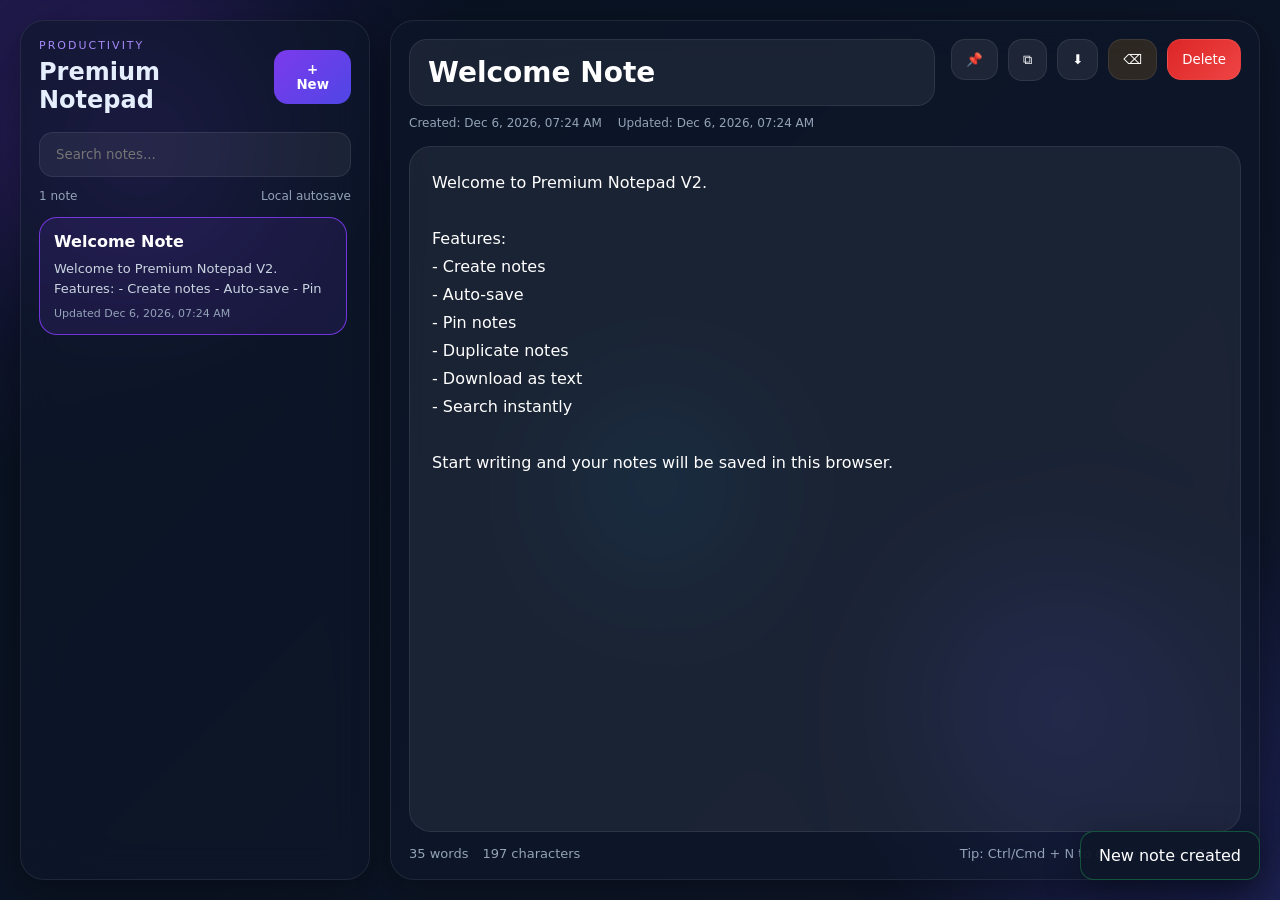
==== index.html @ ba05f434 "Add files via upload" ====
<!DOCTYPE html>
<html lang="en">
<head>
  <meta charset="UTF-8" />
  <meta name="viewport" content="width=device-width, initial-scale=1.0" />
  <title>Premium Notepad V2</title>
  <link rel="stylesheet" href="style.css" />
</head>
<body>
  <div class="bg-orb orb1"></div>
  <div class="bg-orb orb2"></div>
  <div class="bg-orb orb3"></div>

  <div class="app-shell">
    <aside class="sidebar glass">
      <div class="brand-row">
        <div>
          <p class="eyebrow">PRODUCTIVITY</p>
          <h1>Premium Notepad</h1>
        </div>
        <button id="newNoteBtn" class="primary-btn">+ New</button>
      </div>

      <div class="search-wrap">
        <input type="text" id="searchInput" placeholder="Search notes..." />
      </div>

      <div class="sidebar-meta">
        <span id="noteCount">0 notes</span>
        <span>Local autosave</span>
      </div>

      <div id="notesList" class="notes-list"></div>
    </aside>

    <main class="editor glass">
      <div class="editor-top">
        <div class="title-wrap">
          <input type="text" id="noteTitle" placeholder="Untitled note" maxlength="120" />
          <div class="date-row">
            <span id="createdAt">Created: --</span>
            <span id="updatedAt">Updated: --</span>
          </div>
        </div>

        <div class="action-row">
          <button id="pinNoteBtn" class="icon-btn" title="Pin note">📌</button>
          <button id="duplicateNoteBtn" class="icon-btn" title="Duplicate note">⧉</button>
          <button id="downloadNoteBtn" class="icon-btn" title="Download note">⬇</button>
          <button id="clearNoteBtn" class="icon-btn warn" title="Clear note">⌫</button>
          <button id="deleteNoteBtn" class="danger-btn" title="Delete note">Delete</button>
        </div>
      </div>

      <div class="editor-body">
        <textarea id="noteContent" placeholder="Start writing something beautiful..."></textarea>
      </div>

      <div class="editor-footer">
        <div class="stats">
          <span id="wordCount">0 words</span>
          <span id="charCount">0 characters</span>
        </div>
        <div class="status-wrap">
          <span class="shortcut-hint">Tip: Ctrl/Cmd + N to create a note</span>
          <span id="saveStatus">Ready</span>
        </div>
      </div>
    </main>
  </div>

  <div id="toast" class="toast">Saved successfully</div>

  <script src="script.js"></script>
</body>
</html>
---- style.css ----
:root {
  --bg-1: #07111f;
  --bg-2: #0f172a;
  --panel: rgba(15, 23, 42, 0.65);
  --panel-strong: rgba(15, 23, 42, 0.84);
  --border: rgba(255, 255, 255, 0.08);
  --text: #e5eefc;
  --muted: #94a3b8;
  --accent: #7c3aed;
  --accent-2: #4f46e5;
  --danger: #ef4444;
  --warn: #f59e0b;
  --success: #22c55e;
  --shadow: 0 10px 35px rgba(0, 0, 0, 0.35);
}

* {
  margin: 0;
  padding: 0;
  box-sizing: border-box;
  font-family: Inter, ui-sans-serif, system-ui, -apple-system, Segoe UI, Roboto, Arial, sans-serif;
}

body {
  min-height: 100vh;
  color: var(--text);
  background:
    radial-gradient(circle at top left, rgba(124, 58, 237, 0.20), transparent 30%),
    radial-gradient(circle at bottom right, rgba(79, 70, 229, 0.20), transparent 25%),
    linear-gradient(135deg, var(--bg-1), var(--bg-2));
  overflow: hidden;
}

.bg-orb {
  position: fixed;
  border-radius: 50%;
  filter: blur(70px);
  opacity: 0.35;
  z-index: 0;
}

.orb1 {
  width: 220px;
  height: 220px;
  background: #7c3aed;
  top: 5%;
  left: 3%;
}

.orb2 {
  width: 260px;
  height: 260px;
  background: #4f46e5;
  bottom: 8%;
  right: 8%;
}

.orb3 {
  width: 160px;
  height: 160px;
  background: #0ea5e9;
  top: 45%;
  left: 45%;
}

.app-shell {
  position: relative;
  z-index: 1;
  display: grid;
  grid-template-columns: 350px 1fr;
  gap: 20px;
  padding: 20px;
  height: 100vh;
}

.glass {
  background: var(--panel);
  border: 1px solid var(--border);
  backdrop-filter: blur(18px);
  box-shadow: var(--shadow);
  border-radius: 24px;
}

.sidebar {
  padding: 18px;
  display: flex;
  flex-direction: column;
  min-height: 0;
}

.brand-row {
  display: flex;
  align-items: center;
  justify-content: space-between;
  gap: 10px;
  margin-bottom: 18px;
}

.eyebrow {
  font-size: 11px;
  letter-spacing: 2px;
  color: #a78bfa;
  margin-bottom: 6px;
}

.brand-row h1 {
  font-size: 24px;
  font-weight: 700;
}

.primary-btn,
.danger-btn,
.icon-btn {
  border: none;
  cursor: pointer;
  transition: 0.2s ease;
}

.primary-btn {
  background: linear-gradient(135deg, var(--accent), var(--accent-2));
  color: white;
  padding: 12px 16px;
  border-radius: 14px;
  font-weight: 700;
}

.primary-btn:hover,
.danger-btn:hover,
.icon-btn:hover {
  transform: translateY(-1px);
  opacity: 0.95;
}

.search-wrap {
  margin-bottom: 12px;
}

.search-wrap input {
  width: 100%;
  padding: 14px 16px;
  border-radius: 14px;
  border: 1px solid var(--border);
  background: rgba(255,255,255,0.06);
  color: var(--text);
  outline: none;
}

.sidebar-meta {
  display: flex;
  justify-content: space-between;
  font-size: 12px;
  color: var(--muted);
  margin-bottom: 14px;
}

.notes-list {
  flex: 1;
  overflow-y: auto;
  padding-right: 4px;
}

.note-card {
  background: rgba(255,255,255,0.05);
  border: 1px solid transparent;
  padding: 14px;
  border-radius: 18px;
  margin-bottom: 12px;
  cursor: pointer;
  transition: all 0.2s ease;
}

.note-card:hover,
.note-card.active {
  border-color: rgba(124, 58, 237, 0.9);
  background: rgba(124, 58, 237, 0.12);
}

.note-card-top {
  display: flex;
  justify-content: space-between;
  align-items: center;
  gap: 8px;
  margin-bottom: 8px;
}

.note-card h3 {
  font-size: 16px;
  font-weight: 700;
  color: #fff;
  overflow: hidden;
  white-space: nowrap;
  text-overflow: ellipsis;
}

.pin-badge {
  font-size: 14px;
}

.note-preview {
  font-size: 13px;
  color: #cbd5e1;
  line-height: 1.5;
  height: 38px;
  overflow: hidden;
}

.note-date {
  margin-top: 10px;
  font-size: 11px;
  color: var(--muted);
}

.empty-state {
  text-align: center;
  padding: 30px 14px;
  color: var(--muted);
  border: 1px dashed var(--border);
  border-radius: 20px;
  background: rgba(255,255,255,0.03);
}

.editor {
  padding: 18px;
  display: flex;
  flex-direction: column;
  min-height: 0;
}

.editor-top {
  display: flex;
  justify-content: space-between;
  gap: 16px;
  margin-bottom: 16px;
}

.title-wrap {
  flex: 1;
  min-width: 0;
}

#noteTitle {
  width: 100%;
  padding: 16px 18px;
  font-size: 28px;
  font-weight: 700;
  color: white;
  background: rgba(255,255,255,0.06);
  border: 1px solid var(--border);
  border-radius: 18px;
  outline: none;
}

.date-row {
  display: flex;
  gap: 16px;
  flex-wrap: wrap;
  margin-top: 10px;
  color: var(--muted);
  font-size: 12px;
}

.action-row {
  display: flex;
  gap: 10px;
  align-items: flex-start;
  flex-wrap: wrap;
}

.icon-btn,
.danger-btn {
  padding: 12px 14px;
  border-radius: 14px;
  color: white;
  background: rgba(255,255,255,0.07);
  border: 1px solid var(--border);
}

.icon-btn.warn {
  background: rgba(245, 158, 11, 0.14);
}

.danger-btn {
  background: linear-gradient(135deg, #dc2626, #ef4444);
}

.editor-body {
  flex: 1;
  min-height: 0;
}

#noteContent {
  width: 100%;
  height: 100%;
  resize: none;
  border: 1px solid var(--border);
  border-radius: 22px;
  background: rgba(255,255,255,0.06);
  color: white;
  padding: 22px;
  font-size: 16px;
  line-height: 1.75;
  outline: none;
}

.editor-footer {
  margin-top: 14px;
  display: flex;
  justify-content: space-between;
  align-items: center;
  gap: 14px;
  flex-wrap: wrap;
}

.stats,
.status-wrap {
  display: flex;
  gap: 14px;
  color: var(--muted);
  font-size: 13px;
  flex-wrap: wrap;
}

#saveStatus {
  color: #c4b5fd;
  font-weight: 600;
}

.toast {
  position: fixed;
  right: 20px;
  bottom: 20px;
  background: rgba(15, 23, 42, 0.95);
  border: 1px solid rgba(34, 197, 94, 0.35);
  color: white;
  padding: 14px 18px;
  border-radius: 14px;
  box-shadow: var(--shadow);
  transform: translateY(120px);
  opacity: 0;
  transition: all 0.25s ease;
  z-index: 10;
}

.toast.show {
  transform: translateY(0);
  opacity: 1;
}

::-webkit-scrollbar {
  width: 10px;
}

::-webkit-scrollbar-thumb {
  background: rgba(255,255,255,0.12);
  border-radius: 20px;
}

@media (max-width: 1100px) {
  .app-shell {
    grid-template-columns: 1fr;
    grid-template-rows: 320px 1fr;
  }
}

@media (max-width: 700px) {
  body {
    overflow: auto;
  }

  .app-shell {
    height: auto;
    min-height: 100vh;
    padding: 12px;
    gap: 12px;
    grid-template-rows: auto auto;
  }

  .brand-row,
  .editor-top,
  .editor-footer {
    flex-direction: column;
    align-items: stretch;
  }

  .action-row {
    justify-content: stretch;
  }

  .action-row button {
    flex: 1;
  }

  #noteTitle {
    font-size: 22px;
  }

  #noteContent {
    min-height: 380px;
  }
}
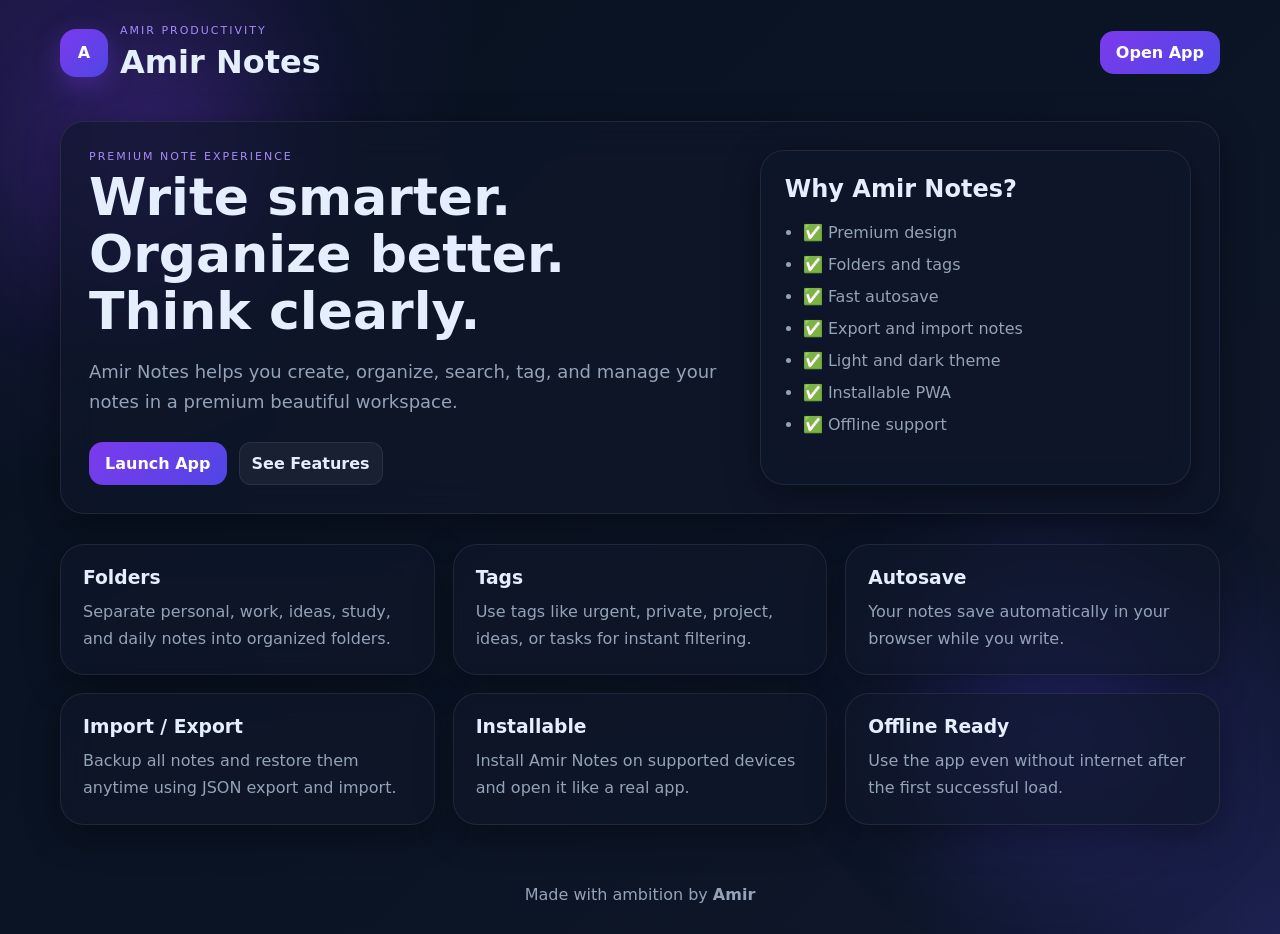
==== commit a718df62: "Add files via upload" ====
--- a/index.html
+++ b/index.html
@@ -3,74 +3,97 @@
 <head>
   <meta charset="UTF-8" />
   <meta name="viewport" content="width=device-width, initial-scale=1.0" />
-  <title>Premium Notepad V2</title>
+  <title>Amir Notes | Premium Notes App</title>
+  <meta name="description" content="Amir Notes is a premium stylish notes app with folders, tags, autosave and more." />
+  <meta name="theme-color" content="#7c3aed" />
+  <link rel="manifest" href="manifest.webmanifest" />
+  <link rel="icon" href="icon.svg" type="image/svg+xml" />
+  <link rel="apple-touch-icon" href="icon.svg" />
   <link rel="stylesheet" href="style.css" />
 </head>
-<body>
-  <div class="bg-orb orb1"></div>
-  <div class="bg-orb orb2"></div>
-  <div class="bg-orb orb3"></div>
+<body class="landing-body">
+  <div class="landing-bg orb1"></div>
+  <div class="landing-bg orb2"></div>
 
-  <div class="app-shell">
-    <aside class="sidebar glass">
-      <div class="brand-row">
-        <div>
-          <p class="eyebrow">PRODUCTIVITY</p>
-          <h1>Premium Notepad</h1>
-        </div>
-        <button id="newNoteBtn" class="primary-btn">+ New</button>
+  <header class="landing-header">
+    <div class="landing-logo">
+      <div class="logo-icon">A</div>
+      <div>
+        <p class="eyebrow">AMIR PRODUCTIVITY</p>
+        <h1>Amir Notes</h1>
       </div>
+    </div>
+    <a class="primary-btn" href="app.html">Open App</a>
+  </header>
 
-      <div class="search-wrap">
-        <input type="text" id="searchInput" placeholder="Search notes..." />
-      </div>
+  <main class="landing-main">
+    <section class="hero glass">
+      <div class="hero-text">
+        <p class="eyebrow">PREMIUM NOTE EXPERIENCE</p>
+        <h2>Write smarter. Organize better. Think clearly.</h2>
+        <p class="hero-desc">
+          Amir Notes helps you create, organize, search, tag, and manage your notes
+          in a premium beautiful workspace.
+        </p>
 
-      <div class="sidebar-meta">
-        <span id="noteCount">0 notes</span>
-        <span>Local autosave</span>
-      </div>
-
-      <div id="notesList" class="notes-list"></div>
-    </aside>
-
-    <main class="editor glass">
-      <div class="editor-top">
-        <div class="title-wrap">
-          <input type="text" id="noteTitle" placeholder="Untitled note" maxlength="120" />
-          <div class="date-row">
-            <span id="createdAt">Created: --</span>
-            <span id="updatedAt">Updated: --</span>
-          </div>
-        </div>
-
-        <div class="action-row">
-          <button id="pinNoteBtn" class="icon-btn" title="Pin note">📌</button>
-          <button id="duplicateNoteBtn" class="icon-btn" title="Duplicate note">⧉</button>
-          <button id="downloadNoteBtn" class="icon-btn" title="Download note">⬇</button>
-          <button id="clearNoteBtn" class="icon-btn warn" title="Clear note">⌫</button>
-          <button id="deleteNoteBtn" class="danger-btn" title="Delete note">Delete</button>
+        <div class="hero-actions">
+          <a class="primary-btn" href="app.html">Launch App</a>
+          <a class="tool-btn" href="#features">See Features</a>
         </div>
       </div>
 
-      <div class="editor-body">
-        <textarea id="noteContent" placeholder="Start writing something beautiful..."></textarea>
+      <div class="hero-card glass">
+        <h3>Why Amir Notes?</h3>
+        <ul>
+          <li>✅ Premium design</li>
+          <li>✅ Folders and tags</li>
+          <li>✅ Fast autosave</li>
+          <li>✅ Export and import notes</li>
+          <li>✅ Light and dark theme</li>
+          <li>✅ Installable PWA</li>
+          <li>✅ Offline support</li>
+        </ul>
       </div>
+    </section>
 
-      <div class="editor-footer">
-        <div class="stats">
-          <span id="wordCount">0 words</span>
-          <span id="charCount">0 characters</span>
-        </div>
-        <div class="status-wrap">
-          <span class="shortcut-hint">Tip: Ctrl/Cmd + N to create a note</span>
-          <span id="saveStatus">Ready</span>
-        </div>
+    <section id="features" class="features-section">
+      <div class="feature-card glass">
+        <h3>Folders</h3>
+        <p>Separate personal, work, ideas, study, and daily notes into organized folders.</p>
       </div>
-    </main>
-  </div>
+      <div class="feature-card glass">
+        <h3>Tags</h3>
+        <p>Use tags like urgent, private, project, ideas, or tasks for instant filtering.</p>
+      </div>
+      <div class="feature-card glass">
+        <h3>Autosave</h3>
+        <p>Your notes save automatically in your browser while you write.</p>
+      </div>
+      <div class="feature-card glass">
+        <h3>Import / Export</h3>
+        <p>Backup all notes and restore them anytime using JSON export and import.</p>
+      </div>
+      <div class="feature-card glass">
+        <h3>Installable</h3>
+        <p>Install Amir Notes on supported devices and open it like a real app.</p>
+      </div>
+      <div class="feature-card glass">
+        <h3>Offline Ready</h3>
+        <p>Use the app even without internet after the first successful load.</p>
+      </div>
+    </section>
+  </main>
 
-  <div id="toast" class="toast">Saved successfully</div>
+  <footer class="landing-footer">
+    <p>Made with ambition by <strong>Amir</strong></p>
+  </footer>
 
-  <script src="script.js"></script>
+  <script>
+    if ("serviceWorker" in navigator) {
+      window.addEventListener("load", () => {
+        navigator.serviceWorker.register("./sw.js");
+      });
+    }
+  </script>
 </body>
 </html>
--- a/style.css
+++ b/style.css
@@ -1,8 +1,7 @@
 :root {
   --bg-1: #07111f;
   --bg-2: #0f172a;
-  --panel: rgba(15, 23, 42, 0.65);
-  --panel-strong: rgba(15, 23, 42, 0.84);
+  --panel: rgba(15, 23, 42, 0.68);
   --border: rgba(255, 255, 255, 0.08);
   --text: #e5eefc;
   --muted: #94a3b8;
@@ -10,8 +9,25 @@
   --accent-2: #4f46e5;
   --danger: #ef4444;
   --warn: #f59e0b;
-  --success: #22c55e;
   --shadow: 0 10px 35px rgba(0, 0, 0, 0.35);
+  --card: rgba(255,255,255,0.05);
+  --input: rgba(255,255,255,0.06);
+}
+
+html[data-theme="light"] {
+  --bg-1: #eef4ff;
+  --bg-2: #dbeafe;
+  --panel: rgba(255, 255, 255, 0.7);
+  --border: rgba(15, 23, 42, 0.08);
+  --text: #0f172a;
+  --muted: #475569;
+  --accent: #7c3aed;
+  --accent-2: #2563eb;
+  --danger: #dc2626;
+  --warn: #d97706;
+  --shadow: 0 10px 30px rgba(15, 23, 42, 0.12);
+  --card: rgba(255,255,255,0.72);
+  --input: rgba(255,255,255,0.8);
 }
 
 * {
@@ -28,14 +44,13 @@
     radial-gradient(circle at top left, rgba(124, 58, 237, 0.20), transparent 30%),
     radial-gradient(circle at bottom right, rgba(79, 70, 229, 0.20), transparent 25%),
     linear-gradient(135deg, var(--bg-1), var(--bg-2));
-  overflow: hidden;
-}
-
-.bg-orb {
+}
+
+.bg-orb, .landing-bg {
   position: fixed;
   border-radius: 50%;
   filter: blur(70px);
-  opacity: 0.35;
+  opacity: 0.32;
   z-index: 0;
 }
 
@@ -63,16 +78,6 @@
   left: 45%;
 }
 
-.app-shell {
-  position: relative;
-  z-index: 1;
-  display: grid;
-  grid-template-columns: 350px 1fr;
-  gap: 20px;
-  padding: 20px;
-  height: 100vh;
-}
-
 .glass {
   background: var(--panel);
   border: 1px solid var(--border);
@@ -81,19 +86,30 @@
   border-radius: 24px;
 }
 
-.sidebar {
-  padding: 18px;
-  display: flex;
-  flex-direction: column;
-  min-height: 0;
-}
-
-.brand-row {
+.glass-lite {
+  background: var(--card);
+  border: 1px solid var(--border);
+  border-radius: 18px;
+  padding: 12px;
+  margin-bottom: 14px;
+}
+
+.logo-wrap, .landing-logo {
   display: flex;
   align-items: center;
-  justify-content: space-between;
-  gap: 10px;
-  margin-bottom: 18px;
+  gap: 12px;
+}
+
+.logo-icon {
+  width: 48px;
+  height: 48px;
+  border-radius: 16px;
+  display: grid;
+  place-items: center;
+  font-weight: 800;
+  color: white;
+  background: linear-gradient(135deg, var(--accent), var(--accent-2));
+  box-shadow: 0 8px 24px rgba(124, 58, 237, 0.35);
 }
 
 .eyebrow {
@@ -103,17 +119,15 @@
   margin-bottom: 6px;
 }
 
-.brand-row h1 {
-  font-size: 24px;
-  font-weight: 700;
-}
-
 .primary-btn,
 .danger-btn,
-.icon-btn {
+.icon-btn,
+.tool-btn,
+.mini-btn {
   border: none;
   cursor: pointer;
   transition: 0.2s ease;
+  text-decoration: none;
 }
 
 .primary-btn {
@@ -122,27 +136,139 @@
   padding: 12px 16px;
   border-radius: 14px;
   font-weight: 700;
+  display: inline-flex;
+  align-items: center;
+  justify-content: center;
+}
+
+.tool-btn,
+.icon-btn,
+.mini-btn {
+  background: var(--card);
+  color: var(--text);
+  border: 1px solid var(--border);
+}
+
+.tool-btn {
+  padding: 11px 12px;
+  border-radius: 12px;
+  font-weight: 600;
+}
+
+.icon-btn,
+.danger-btn {
+  padding: 12px 14px;
+  border-radius: 14px;
+}
+
+.mini-btn {
+  padding: 7px 10px;
+  border-radius: 10px;
+  font-size: 12px;
+}
+
+.danger-btn {
+  color: white;
+  background: linear-gradient(135deg, #dc2626, #ef4444);
+}
+
+.icon-btn.warn {
+  background: rgba(245, 158, 11, 0.14);
 }
 
 .primary-btn:hover,
 .danger-btn:hover,
-.icon-btn:hover {
+.icon-btn:hover,
+.tool-btn:hover,
+.mini-btn:hover {
   transform: translateY(-1px);
   opacity: 0.95;
 }
 
+.app-shell {
+  position: relative;
+  z-index: 1;
+  display: grid;
+  grid-template-columns: 380px 1fr;
+  gap: 20px;
+  padding: 20px;
+  height: 100vh;
+}
+
+.sidebar {
+  padding: 18px;
+  display: flex;
+  flex-direction: column;
+  min-height: 0;
+  overflow: hidden;
+}
+
+.brand-row {
+  display: flex;
+  justify-content: space-between;
+  gap: 12px;
+  align-items: flex-start;
+  margin-bottom: 18px;
+}
+
 .search-wrap {
   margin-bottom: 12px;
 }
 
+.search-wrap input,
+#noteTitle,
+#noteContent,
+#noteTagsInput,
+#noteFolderSelect {
+  width: 100%;
+  border: 1px solid var(--border);
+  background: var(--input);
+  color: var(--text);
+  outline: none;
+}
+
 .search-wrap input {
-  width: 100%;
   padding: 14px 16px;
   border-radius: 14px;
+}
+
+.top-tools {
+  display: grid;
+  grid-template-columns: 1fr 1fr 1fr;
+  gap: 10px;
+  margin-bottom: 14px;
+}
+
+.section-header {
+  display: flex;
+  justify-content: space-between;
+  align-items: center;
+  margin-bottom: 10px;
+}
+
+.folder-list,
+.tag-filter-list {
+  display: flex;
+  flex-wrap: wrap;
+  gap: 8px;
+}
+
+.folder-chip,
+.tag-chip,
+.active-filter-chip {
+  padding: 8px 10px;
+  border-radius: 999px;
+  background: var(--card);
   border: 1px solid var(--border);
-  background: rgba(255,255,255,0.06);
-  color: var(--text);
-  outline: none;
+  font-size: 12px;
+  cursor: pointer;
+}
+
+.folder-chip.active,
+.tag-chip.active,
+.active-filter-chip {
+  background: linear-gradient(135deg, var(--accent), var(--accent-2));
+  color: white;
 }
 
 .sidebar-meta {
@@ -150,7 +276,7 @@
   justify-content: space-between;
   font-size: 12px;
   color: var(--muted);
-  margin-bottom: 14px;
+  margin: 10px 0 14px;
 }
 
 .notes-list {
@@ -160,7 +286,7 @@
 }
 
 .note-card {
-  background: rgba(255,255,255,0.05);
+  background: var(--card);
   border: 1px solid transparent;
   padding: 14px;
   border-radius: 18px;
@@ -178,7 +304,6 @@
 .note-card-top {
   display: flex;
   justify-content: space-between;
-  align-items: center;
   gap: 8px;
   margin-bottom: 8px;
 }
@@ -186,28 +311,126 @@
 .note-card h3 {
   font-size: 16px;
   font-weight: 700;
-  color: #fff;
-  overflow: hidden;
-  white-space: nowrap;
-  text-overflow: ellipsis;
-}
-
-.pin-badge {
-  font-size: 14px;
 }
 
 .note-preview {
   font-size: 13px;
-  color: #cbd5e1;
+  color: var(--muted);
   line-height: 1.5;
-  height: 38px;
+  max-height: 40px;
   overflow: hidden;
 }
 
-.note-date {
+.note-date,
+.note-extra {
+  margin-top: 8px;
+  font-size: 11px;
+  color: var(--muted);
+}
+
+.sidebar-footer {
   margin-top: 10px;
-  font-size: 11px;
-  color: var(--muted);
+  padding-top: 12px;
+  font-size: 12px;
+  color: var(--muted);
+  border-top: 1px solid var(--border);
+}
+
+.editor {
+  padding: 18px;
+  display: flex;
+  flex-direction: column;
+  min-height: 0;
+}
+
+.editor-top {
+  display: flex;
+  justify-content: space-between;
+  gap: 16px;
+  margin-bottom: 16px;
+}
+
+.title-wrap {
+  flex: 1;
+}
+
+#noteTitle {
+  padding: 16px 18px;
+  font-size: 28px;
+  font-weight: 700;
+  border-radius: 18px;
+}
+
+.date-row {
+  display: flex;
+  gap: 16px;
+  flex-wrap: wrap;
+  margin-top: 10px;
+  color: var(--muted);
+  font-size: 12px;
+}
+
+.action-row {
+  display: flex;
+  gap: 10px;
+  align-items: flex-start;
+  flex-wrap: wrap;
+}
+
+.note-meta-tools {
+  display: grid;
+  grid-template-columns: 220px 1fr;
+  gap: 14px;
+  margin-bottom: 14px;
+}
+
+.folder-picker-wrap,
+.tags-wrap {
+  display: flex;
+  flex-direction: column;
+  gap: 8px;
+}
+
+#noteFolderSelect,
+#noteTagsInput {
+  padding: 12px 14px;
+  border-radius: 14px;
+}
+
+.editor-body {
+  flex: 1;
+  min-height: 0;
+}
+
+#noteContent {
+  height: 100%;
+  resize: none;
+  padding: 22px;
+  font-size: 16px;
+  line-height: 1.75;
+  border-radius: 22px;
+}
+
+.editor-footer {
+  margin-top: 14px;
+  display: flex;
+  justify-content: space-between;
+  flex-wrap: wrap;
+  gap: 14px;
+}
+
+.stats,
+.status-wrap {
+  display: flex;
+  gap: 14px;
+  color: var(--muted);
+  font-size: 13px;
+  flex-wrap: wrap;
+}
+
+#saveStatus {
+  color: var(--accent);
+  font-weight: 700;
 }
 
 .empty-state {
@@ -216,113 +439,7 @@
   color: var(--muted);
   border: 1px dashed var(--border);
   border-radius: 20px;
-  background: rgba(255,255,255,0.03);
-}
-
-.editor {
-  padding: 18px;
-  display: flex;
-  flex-direction: column;
-  min-height: 0;
-}
-
-.editor-top {
-  display: flex;
-  justify-content: space-between;
-  gap: 16px;
-  margin-bottom: 16px;
-}
-
-.title-wrap {
-  flex: 1;
-  min-width: 0;
-}
-
-#noteTitle {
-  width: 100%;
-  padding: 16px 18px;
-  font-size: 28px;
-  font-weight: 700;
-  color: white;
-  background: rgba(255,255,255,0.06);
-  border: 1px solid var(--border);
-  border-radius: 18px;
-  outline: none;
-}
-
-.date-row {
-  display: flex;
-  gap: 16px;
-  flex-wrap: wrap;
-  margin-top: 10px;
-  color: var(--muted);
-  font-size: 12px;
-}
-
-.action-row {
-  display: flex;
-  gap: 10px;
-  align-items: flex-start;
-  flex-wrap: wrap;
-}
-
-.icon-btn,
-.danger-btn {
-  padding: 12px 14px;
-  border-radius: 14px;
-  color: white;
-  background: rgba(255,255,255,0.07);
-  border: 1px solid var(--border);
-}
-
-.icon-btn.warn {
-  background: rgba(245, 158, 11, 0.14);
-}
-
-.danger-btn {
-  background: linear-gradient(135deg, #dc2626, #ef4444);
-}
-
-.editor-body {
-  flex: 1;
-  min-height: 0;
-}
-
-#noteContent {
-  width: 100%;
-  height: 100%;
-  resize: none;
-  border: 1px solid var(--border);
-  border-radius: 22px;
-  background: rgba(255,255,255,0.06);
-  color: white;
-  padding: 22px;
-  font-size: 16px;
-  line-height: 1.75;
-  outline: none;
-}
-
-.editor-footer {
-  margin-top: 14px;
-  display: flex;
-  justify-content: space-between;
-  align-items: center;
-  gap: 14px;
-  flex-wrap: wrap;
-}
-
-.stats,
-.status-wrap {
-  display: flex;
-  gap: 14px;
-  color: var(--muted);
-  font-size: 13px;
-  flex-wrap: wrap;
-}
-
-#saveStatus {
-  color: #c4b5fd;
-  font-weight: 600;
+  background: var(--card);
 }
 
 .toast {
@@ -346,10 +463,105 @@
   opacity: 1;
 }
 
+/* Landing Page */
+.landing-body {
+  position: relative;
+  min-height: 100vh;
+  overflow-x: hidden;
+}
+
+.landing-header {
+  position: relative;
+  z-index: 1;
+  max-width: 1200px;
+  margin: 0 auto;
+  padding: 24px 20px 0;
+  display: flex;
+  justify-content: space-between;
+  align-items: center;
+}
+
+.landing-main {
+  position: relative;
+  z-index: 1;
+  max-width: 1200px;
+  margin: 0 auto;
+  padding: 40px 20px 60px;
+}
+
+.hero {
+  padding: 28px;
+  display: grid;
+  grid-template-columns: 1.5fr 1fr;
+  gap: 24px;
+  margin-bottom: 30px;
+}
+
+.hero h2 {
+  font-size: 52px;
+  line-height: 1.1;
+  margin-bottom: 16px;
+}
+
+.hero-desc {
+  color: var(--muted);
+  font-size: 18px;
+  max-width: 650px;
+  line-height: 1.7;
+}
+
+.hero-actions {
+  display: flex;
+  gap: 12px;
+  margin-top: 24px;
+  flex-wrap: wrap;
+}
+
+.hero-card {
+  padding: 24px;
+}
+
+.hero-card h3 {
+  margin-bottom: 14px;
+  font-size: 24px;
+}
+
+.hero-card ul {
+  padding-left: 18px;
+  line-height: 2;
+  color: var(--muted);
+}
+
+.features-section {
+  display: grid;
+  grid-template-columns: repeat(3, 1fr);
+  gap: 18px;
+}
+
+.feature-card {
+  padding: 22px;
+}
+
+.feature-card h3 {
+  margin-bottom: 10px;
+}
+
+.feature-card p {
+  color: var(--muted);
+  line-height: 1.7;
+}
+
+.landing-footer {
+  position: relative;
+  z-index: 1;
+  text-align: center;
+  padding: 0 20px 30px;
+  color: var(--muted);
+}
+
 ::-webkit-scrollbar {
   width: 10px;
 }
-
 ::-webkit-scrollbar-thumb {
   background: rgba(255,255,255,0.12);
   border-radius: 20px;
@@ -358,23 +570,19 @@
 @media (max-width: 1100px) {
   .app-shell {
     grid-template-columns: 1fr;
-    grid-template-rows: 320px 1fr;
-  }
-}
-
-@media (max-width: 700px) {
-  body {
-    overflow: auto;
-  }
-
-  .app-shell {
+    grid-template-rows: auto 1fr;
     height: auto;
     min-height: 100vh;
-    padding: 12px;
-    gap: 12px;
-    grid-template-rows: auto auto;
-  }
-
+  }
+
+  .hero,
+  .features-section {
+    grid-template-columns: 1fr;
+  }
+}
+
+@media (max-width: 700px) {
+  .landing-header,
   .brand-row,
   .editor-top,
   .editor-footer {
@@ -382,8 +590,9 @@
     align-items: stretch;
   }
 
-  .action-row {
-    justify-content: stretch;
+  .top-tools,
+  .note-meta-tools {
+    grid-template-columns: 1fr;
   }
 
   .action-row button {
@@ -394,7 +603,24 @@
     font-size: 22px;
   }
 
+  .hero h2 {
+    font-size: 34px;
+  }
+
   #noteContent {
-    min-height: 380px;
-  }
+    min-height: 360px;
+  }
+}.install-box {
+  margin-bottom: 14px;
+}
+
+.install-btn {
+  width: 100%;
+  margin-bottom: 10px;
+}
+
+.install-hint {
+  font-size: 12px;
+  color: var(--muted);
+  line-height: 1.6;
 }
